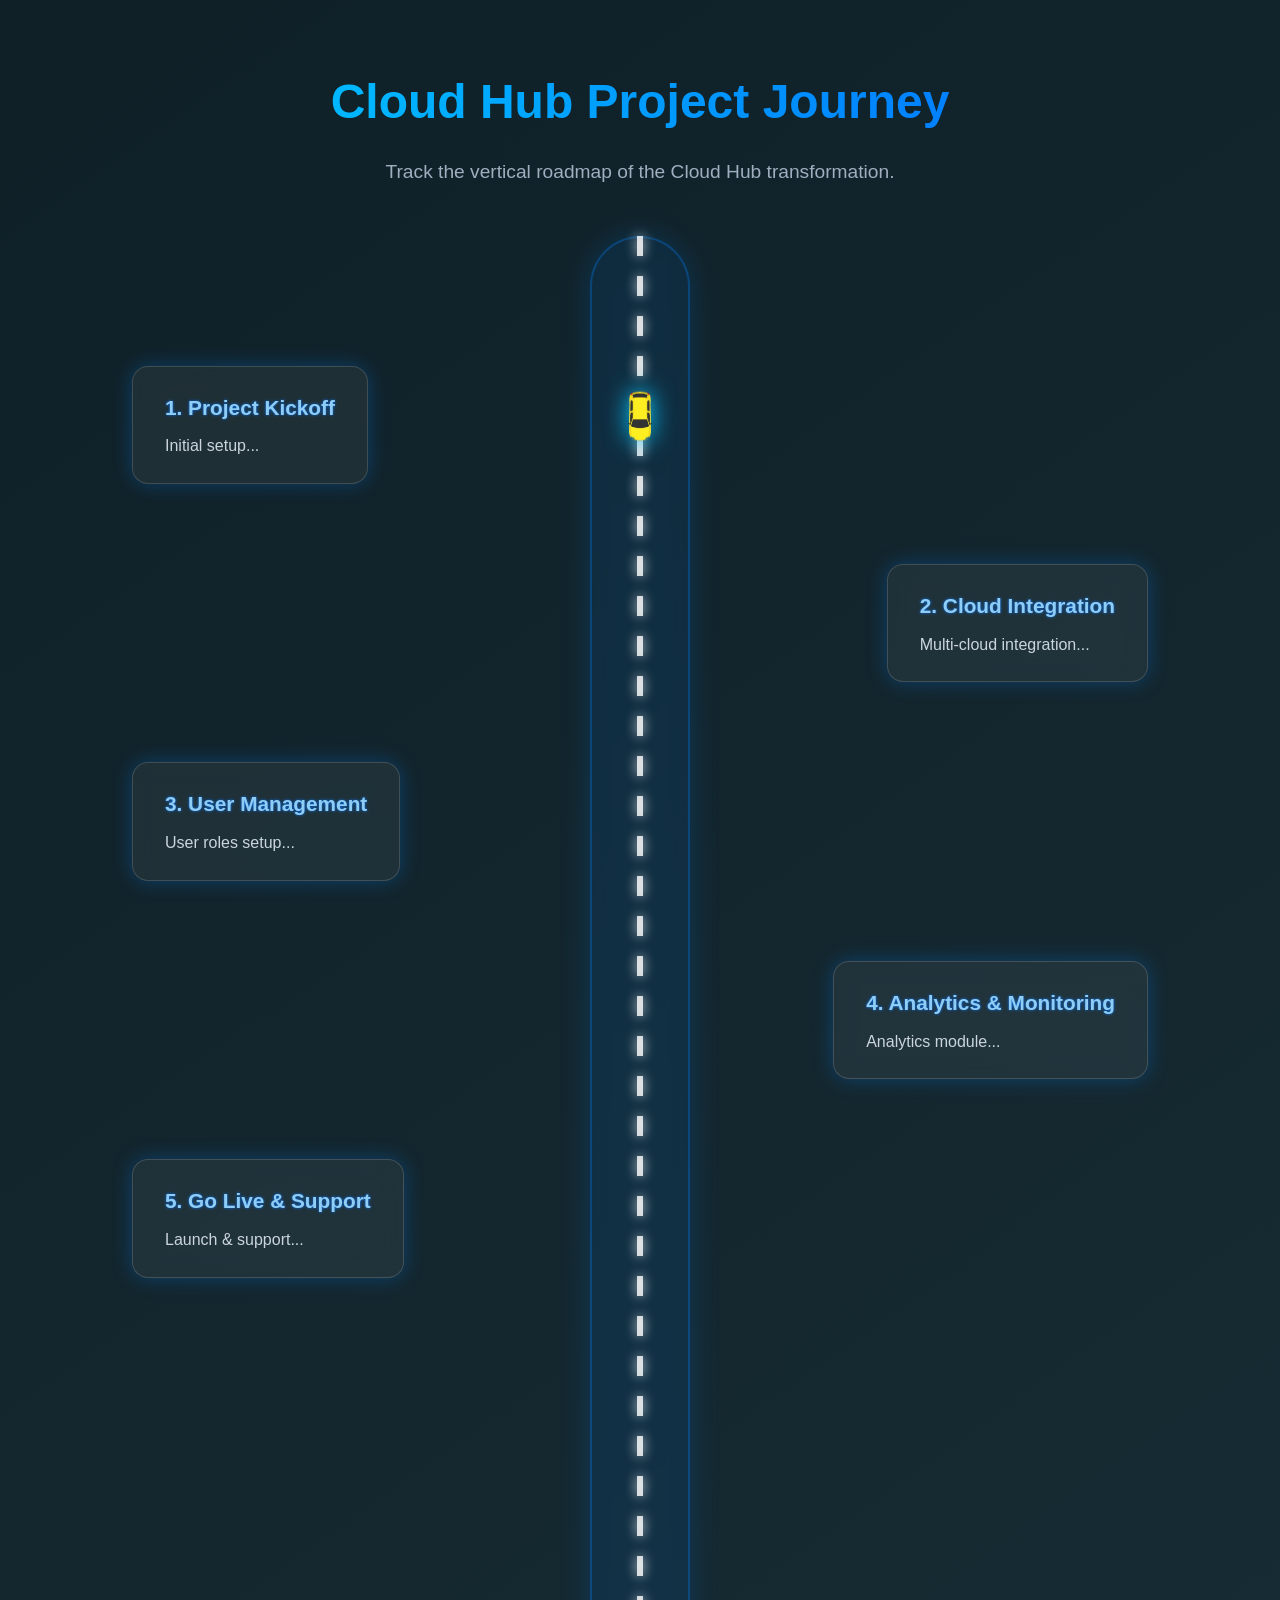
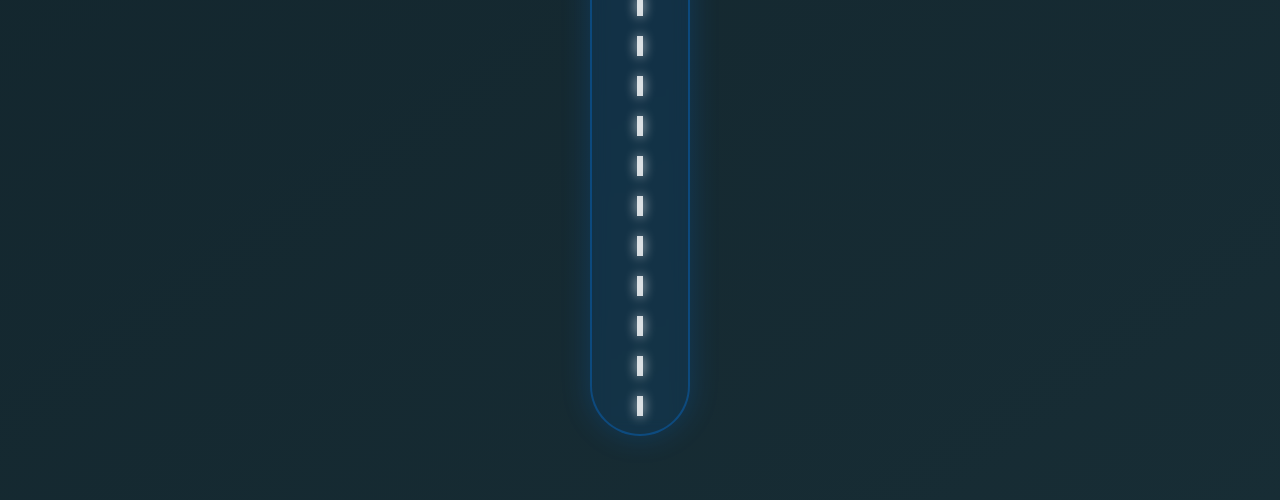
==== Our Journey/index.html @ a5d065b6 "first commit" ====
<!DOCTYPE html>
<html lang="en">
<head>
  <meta charset="UTF-8" />
  <meta name="viewport" content="width=device-width, initial-scale=1.0"/>
  <title>Cloud Hub Vertical Roadmap</title>
  <link rel="stylesheet" href="style.css" />
</head>
<body>
  <div class="container">
    <h1>Cloud Hub Project Journey</h1>
    <p class="subtitle">Track the vertical roadmap of the Cloud Hub transformation.</p>

    <div class="roadmap-vertical">
      <div class="road-line-vertical"></div>
      <div class="road-divider"></div>

      <!-- Car -->
      <div class="car-vertical">
        <img src="assests/car2.png" alt="Top View Car" />
      </div>

      <!-- Milestones -->
      <div class="milestone-vertical left" data-short="Initial setup..." data-full="Initial infrastructure setup and scope definition. Includes core cloud needs, team roles, and deadlines.">
        <div class="content">
          <h3>1. Project Kickoff</h3>
          <p>Initial setup...</p>
        </div>
      </div>

      <div class="milestone-vertical right" data-short="Multi-cloud integration..." data-full="Multi-cloud API integration allows all platforms to work from a unified dashboard.">
        <div class="content">
          <h3>2. Cloud Integration</h3>
          <p>Multi-cloud integration...</p>
        </div>
      </div>

      <div class="milestone-vertical left" data-short="User roles setup..." data-full="Implement user roles, authentication systems, and tailored dashboards. Security focused.">
        <div class="content">
          <h3>3. User Management</h3>
          <p>User roles setup...</p>
        </div>
      </div>

      <div class="milestone-vertical right" data-short="Analytics module..." data-full="Add real-time monitoring, usage analytics, and alert systems for performance tracking.">
        <div class="content">
          <h3>4. Analytics & Monitoring</h3>
          <p>Analytics module...</p>
        </div>
      </div>

      <div class="milestone-vertical left" data-short="Launch & support..." data-full="Final QA, deployment setup, documentation and support handover with user feedback loop.">
        <div class="content">
          <h3>5. Go Live & Support</h3>
          <p>Launch & support...</p>
        </div>
      </div>
    </div>
  </div>

  <script>
    const car = document.querySelector('.car-vertical');
    const carImg = car.querySelector("img");
    const milestones = document.querySelectorAll('.milestone-vertical');
    const road = document.querySelector('.roadmap-vertical');
    let currentCarIndex = 0;
  
    // Function to move the car smoothly
    function moveCarTo(index) {
      const milestone = milestones[index];
      const rect = milestone.getBoundingClientRect();
      const roadRect = road.getBoundingClientRect();
      const offset = rect.top - roadRect.top;
      const goingBack = index < currentCarIndex;
  
      // 🔁 Set rotation based on direction
      if (goingBack) {
        car.classList.add("facing-up");
        car.classList.remove("facing-down");
  
        // ⏳ Rotate first, then move
        setTimeout(() => {
          car.style.top = `${offset + 20}px`;
        }, 600);
      } else if (index > currentCarIndex) {
        car.classList.remove("facing-up");
        car.classList.add("facing-down");
  
        // ⏳ Rotate first, then move
        setTimeout(() => {
          car.style.top = `${offset + 20}px`;
        }, 600);
      }
  
      currentCarIndex = index;
    }
  
    // 📦 Milestone expand/collapse and car move
    milestones.forEach((milestone, index) => {
      milestone.addEventListener('click', () => {
        const isExpanded = milestone.classList.contains('expanded');
        const p = milestone.querySelector('p');
  
        // Collapse all
        milestones.forEach(m => {
          m.classList.remove('expanded');
          const para = m.querySelector('p');
          para.textContent = m.getAttribute('data-short');
        });
  
        // Expand selected one
        if (!isExpanded) {
          milestone.classList.add('expanded');
          p.textContent = milestone.getAttribute('data-full');
          moveCarTo(index);
        }
      });
    });
  
    // ✅ Initialize car position (NO transition)
    window.addEventListener('load', () => {
      car.style.transition = 'none'; // disable transition initially
  
      const firstRect = milestones[0].getBoundingClientRect();
      const roadRect = road.getBoundingClientRect();
      const offset = firstRect.top - roadRect.top;
      car.style.top = `${offset + 20}px`;
  
      // ✅ Enable smooth transition AFTER initial placement
      setTimeout(() => {
        car.style.transition = 'top 0.6s ease-in-out';
      }, 100);
    });
  </script>
---- Our Journey/style.css ----
* {
    margin: 0;
    padding: 0;
    box-sizing: border-box;
  }
  
  body {
    font-family: 'Segoe UI', Tahoma, Geneva, Verdana, sans-serif;
    background: linear-gradient(145deg, #0f2027, #203a43, #2c5364);
    background-size: 400% 400%;
    animation: bgShift 20s ease infinite;
    color: #e2e8f0;
    line-height: 1.6;
    scroll-behavior: smooth;
  }
  
  @keyframes bgShift {
    0% { background-position: 0% 50%; }
    50% { background-position: 100% 50%; }
    100% { background-position: 0% 50%; }
  }
  
  .container {
    max-width: 1000px;
    margin: 0 auto;
    padding: 4rem 2rem;
  }
  
  h1 {
    text-align: center;
    font-size: 3rem;
    font-weight: bold;
    margin-bottom: 1rem;
    background: linear-gradient(to right, #00c6ff, #0072ff);
    -webkit-background-clip: text;
    -webkit-text-fill-color: transparent;
  }
  
  .subtitle {
    text-align: center;
    color: #a0aec0;
    font-size: 1.2rem;
    margin-bottom: 3rem;
    max-width: 800px;
    margin-left: auto;
    margin-right: auto;
  }
  
  .roadmap-vertical {
    position: relative;
    width: 100%;
    height: 1800px;
    padding: 50px 0;
  }
  
  .road-line-vertical {
    position: absolute;
    left: 50%;
    top: 0;
    width: 100px;
    height: 100%;
    background: rgba(0, 128, 255, 0.1);
    border: 2px solid rgba(0, 128, 255, 0.3);
    backdrop-filter: blur(8px);
    border-radius: 50px;
    transform: translateX(-50%);
    z-index: 1;
    box-shadow: 0 0 30px rgba(0, 128, 255, 0.2);
  }
  
  .road-divider {
    position: absolute;
    left: 50%;
    top: 0;
    width: 6px;
    height: 100%;
    background: repeating-linear-gradient(
      to bottom,
      rgba(255, 255, 255, 0.8),
      rgba(255, 255, 255, 0.8) 20px,
      transparent 20px,
      transparent 40px
    );
    transform: translateX(-50%);
    z-index: 2;
    filter: drop-shadow(0 0 6px white);
  }
  
  .car-vertical {
    position: absolute;
    left: 50%;
    transform: translateX(-50%);
    width: 60px;
    height: auto;
    z-index: 3;
    transition: top 0.6s ease-in-out;
    filter: drop-shadow(0 0 12px #00c6ff);
  }
  
  .car-vertical img {
    width: 100%;
    height: auto;
    object-fit: contain;
    transform: rotate(270deg);
    transition: transform 0.6s ease-in-out;
  }
  
  .car-vertical.facing-up img {
    transform: rotate(90deg);
  }
  
  .car-vertical.facing-down img {
    transform: rotate(270deg);
  }
  
  .milestone-vertical {
    position: relative;
    width: 100%;
    display: flex;
    margin: 80px 0;
  }
  
  /* ✅ Push milestone box further from road to avoid overlap */
.milestone-vertical.left .content {
    margin-left: -40px;   /* increased from 40px */
    margin-right: auto;
  }
  
  .milestone-vertical.right .content {
    margin-right: -40px;  /* increased from 40px */
    margin-left: auto;
  }
  
  /* ✅ Limit max width and allow flex to shrink when needed */
  .milestone-vertical .content {
    max-width: 300px;
    flex-shrink: 1;
  }
  
  
  .milestone-vertical .content {
    background: rgba(255, 255, 255, 0.06);
    backdrop-filter: blur(10px);
    border-radius: 16px;
    padding: 1.5rem 2rem;
    max-width: 320px;
    box-shadow: 0 0 20px rgba(0, 128, 255, 0.3);
    border: 1px solid rgba(255, 255, 255, 0.15);
    cursor: pointer;
    transition: all 0.4s ease;
    position: relative;
  }
  
  .milestone-vertical .content:hover {
    transform: scale(1.03);
    box-shadow: 0 0 25px rgba(0, 255, 255, 0.4);
  }
  
  .milestone-vertical.expanded .content {
    background: rgba(0, 128, 255, 0.12);
    border: 1px solid rgba(0, 255, 255, 0.4);
    box-shadow: 0 0 30px rgba(0, 255, 255, 0.3);
    max-width: 420px;
    animation: popIn 0.4s ease forwards;
  }
  
  @keyframes popIn {
    from {
      transform: scale(0.98);
      opacity: 0.85;
    }
    to {
      transform: scale(1.03);
      opacity: 1;
    }
  }
  
  .milestone-vertical .content h3 {
    font-size: 1.3rem;
    color: #90cdf4;
    margin-bottom: 0.6rem;
    text-shadow: 0 0 3px #0072ff;
  }
  
  .milestone-vertical .content p {
    font-size: 1rem;
    color: #cbd5e0;
    transition: all 0.3s ease;
  }
  
  /* ✅ Responsive */
  @media (max-width: 768px) {
    .milestone-vertical {
      flex-direction: column;
      align-items: center;
    }
  
    .milestone-vertical.left .content,
    .milestone-vertical.right .content {
      margin: 0 auto;
    }
  
    .road-line-vertical,
    .road-divider {
      left: 10px;
    }
  
    .car-vertical {
      left: 10px;
      transform: none;
    }
  }
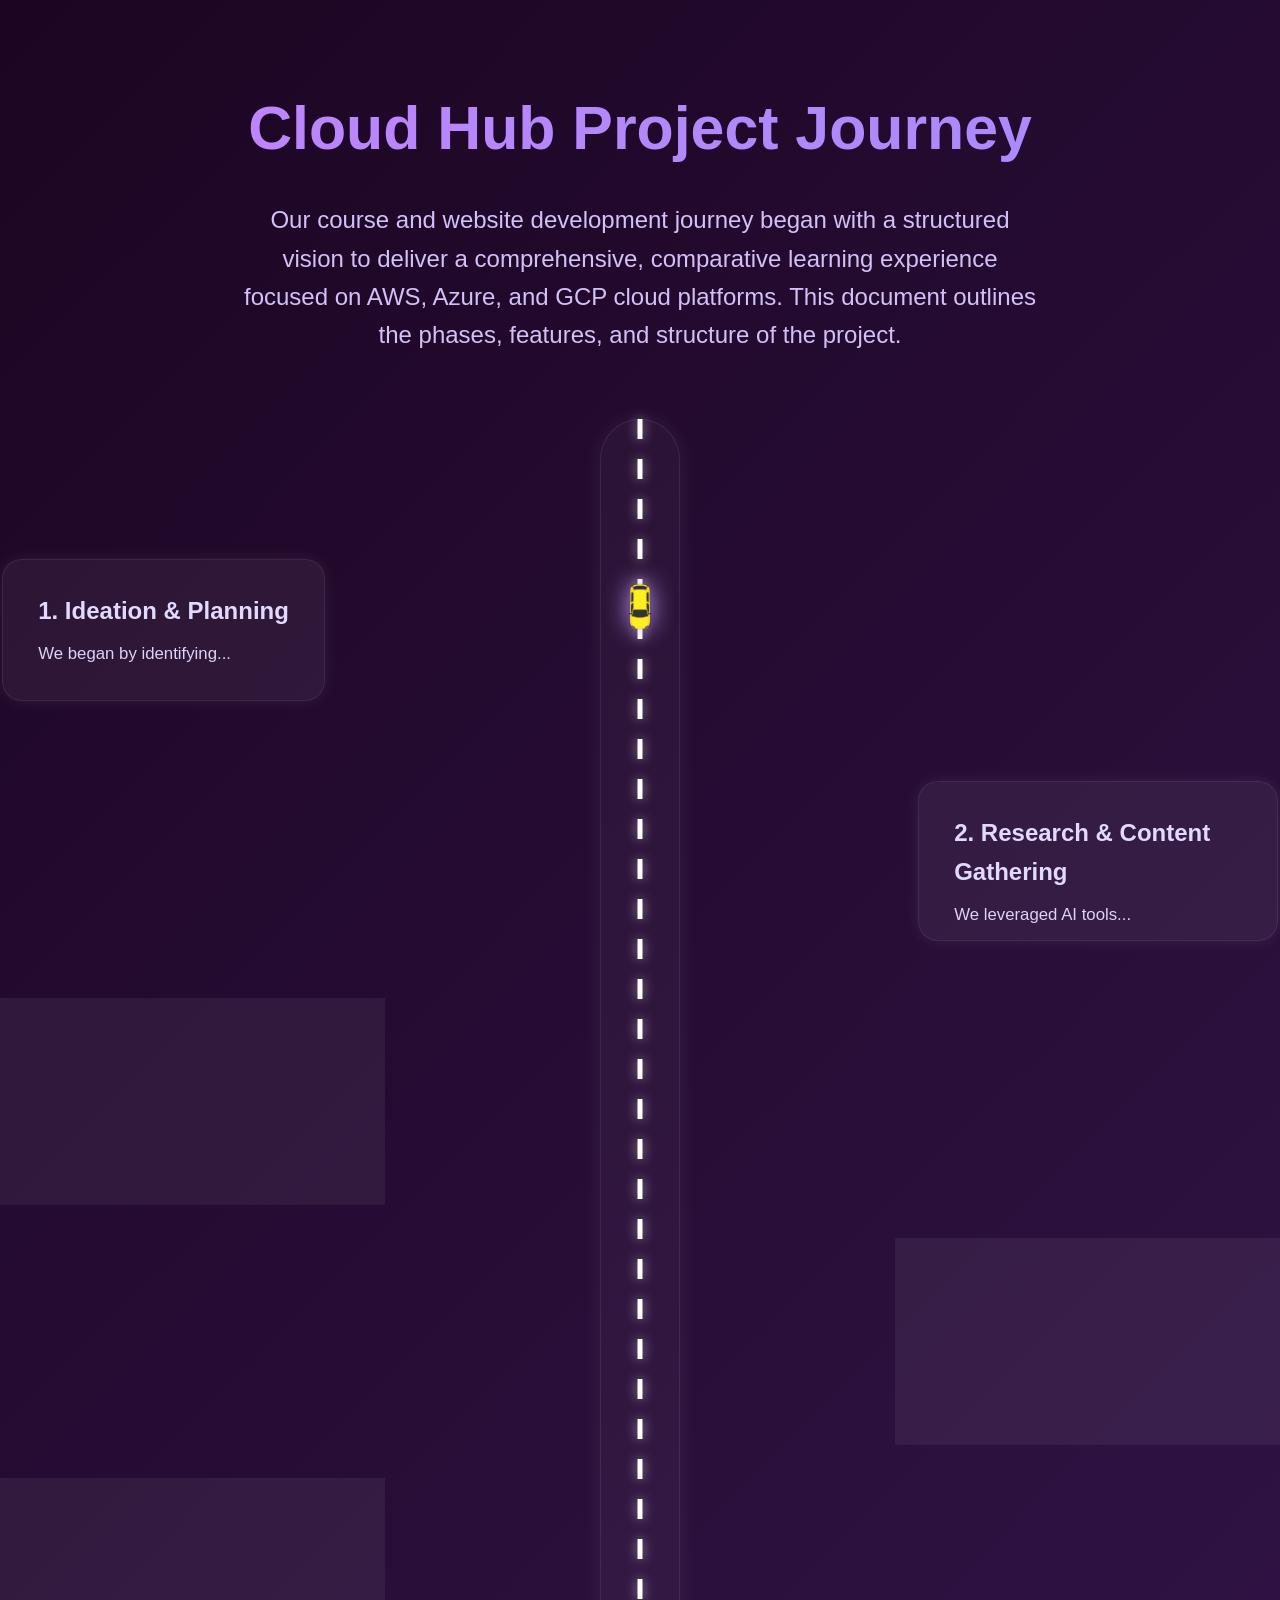
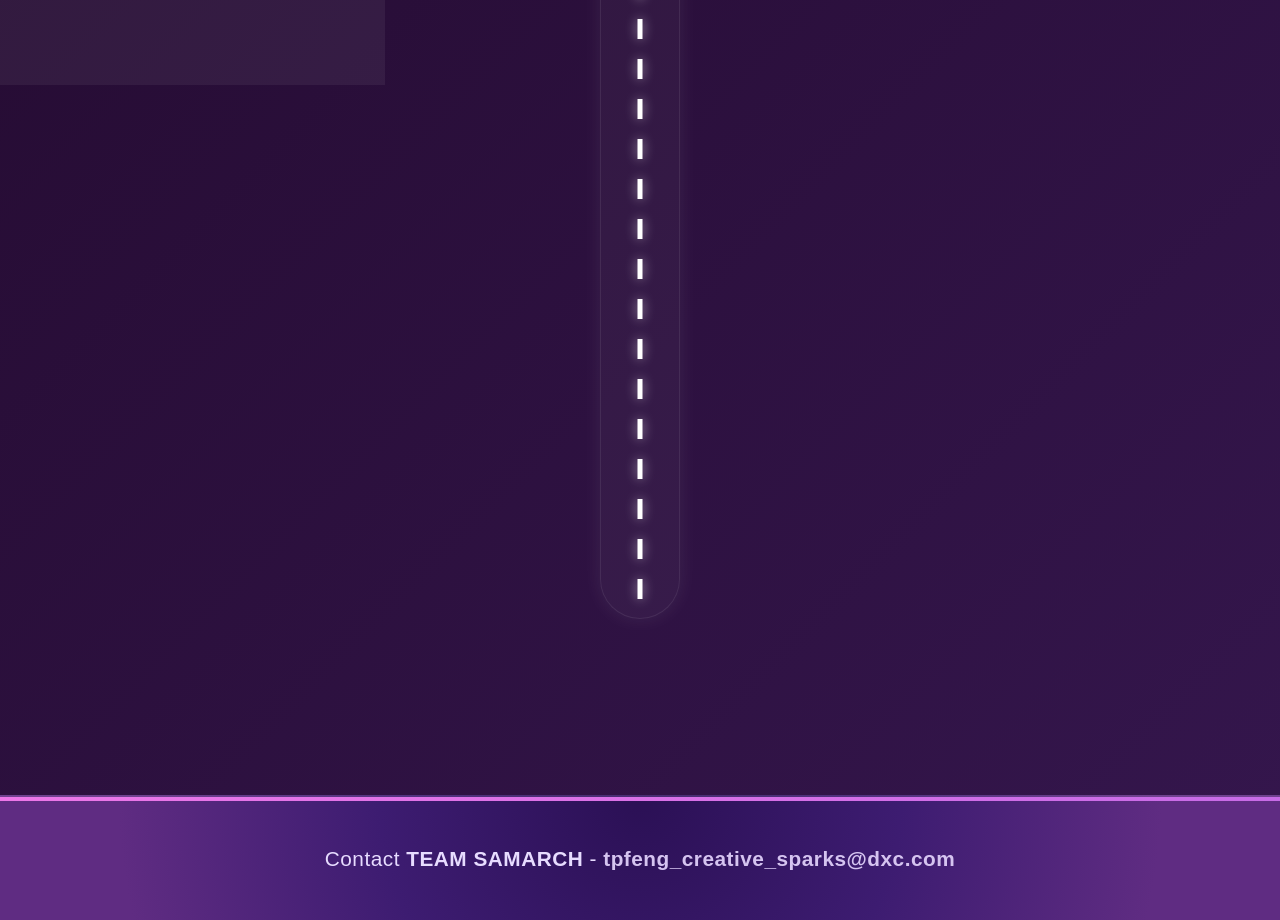
==== commit 473a9f5b: "first commit" ====
--- a/Our Journey/index.html
+++ b/Our Journey/index.html
@@ -9,7 +9,7 @@
 <body>
   <div class="container">
     <h1>Cloud Hub Project Journey</h1>
-    <p class="subtitle">Track the vertical roadmap of the Cloud Hub transformation.</p>
+    <p class="subtitle">Our course and website development journey began with a structured vision to deliver a comprehensive, comparative learning experience focused on AWS, Azure, and GCP cloud platforms. This document outlines the phases, features, and structure of the project.</p>
 
     <div class="roadmap-vertical">
       <div class="road-line-vertical"></div>
@@ -21,116 +21,123 @@
       </div>
 
       <!-- Milestones -->
-      <div class="milestone-vertical left" data-short="Initial setup..." data-full="Initial infrastructure setup and scope definition. Includes core cloud needs, team roles, and deadlines.">
+      <div class="milestone-vertical left" data-short="We began by identifying..." data-full="We began by identifying the need for a clear and comprehensive comparison of the three leading cloud platforms—AWS, Azure, and GCP. The goal was to design a modular course that effectively highlights the unique strengths, differences, and common use cases of each platform. Additionally, we aimed to equip learners with the necessary knowledge to successfully pursue the Fundamentals Certifications for these platforms, incorporating targeted quizzes to reinforce learning and ensure readiness. To ensure structured development and continuous improvement, we followed the Agile methodology, organizing the project into a Product Backlog consisting of three sprints. Each sprint focused on reviewing 10 course modules, encompassing data validation, design alignment, and content development. This sprint-based approach allowed for focused iterations, timely feedback, and incremental delivery of a high-quality learning experience.">
         <div class="content">
-          <h3>1. Project Kickoff</h3>
-          <p>Initial setup...</p>
+          <h3>1. Ideation & Planning</h3>
+          <p>We began by identifying the need for a clear and comprehensive comparison of the three leading cloud platforms—AWS, Azure, and GCP. The goal was to design a modular course that effectively highlights the unique strengths, differences, and common use cases of each platform. Additionally, we aimed to equip learners with the necessary knowledge to successfully pursue the Fundamentals Certifications for these platforms, incorporating targeted quizzes to reinforce learning and ensure readiness. To ensure structured development and continuous improvement, we followed the Agile methodology, organizing the project into a Product Backlog consisting of three sprints. Each sprint focused on reviewing 10 course modules, encompassing data validation, design alignment, and content development. This sprint-based approach allowed for focused iterations, timely feedback, and incremental delivery of a high-quality learning experience. 
+            </p>
         </div>
       </div>
 
-      <div class="milestone-vertical right" data-short="Multi-cloud integration..." data-full="Multi-cloud API integration allows all platforms to work from a unified dashboard.">
+      <div class="milestone-vertical right" data-short="We leveraged AI tools..." data-full="We leveraged AI tools, particularly ChatGPT, to enhance content drafting, streamline structure, and maintain accuracy. Information was curated from credible sources, including official documentation, industry best practices, and user insights. All AI-generated content was reviewed and refined by our team to ensure clarity, relevance, and engagement. The course framework was built around 70+ cloud services grouped into 30 categories across AWS, Azure, and GCP. A consistent 11-point evaluation model enabled comparative analysis. Contextual hyperlinks to definitions, use cases, and success stories enriched the learning experience. Agile reviews ensured technical integrity and learner-centered design throughout.">
         <div class="content">
-          <h3>2. Cloud Integration</h3>
-          <p>Multi-cloud integration...</p>
+          <h3>2. Research & Content Gathering</h3>
+          <p>We leveraged AI tools, particularly ChatGPT, to enhance content drafting, streamline structure, and maintain accuracy. Information was curated from credible sources, including official documentation, industry best practices, and user insights. All AI-generated content was reviewed and refined by our team to ensure clarity, relevance, and engagement. The course framework was built around 70+ cloud services grouped into 30 categories across AWS, Azure, and GCP. A consistent 11-point evaluation model enabled comparative analysis. Contextual hyperlinks to definitions, use cases, and success stories enriched the learning experience. Agile reviews ensured technical integrity and learner-centered design throughout.
+            </p>
         </div>
       </div>
 
-      <div class="milestone-vertical left" data-short="User roles setup..." data-full="Implement user roles, authentication systems, and tailored dashboards. Security focused.">
+      <div class="milestone-vertical left" data-short="The course is hosted on..." data-full="The course is hosted on a responsive website developed using HTML5, CSS3, and JavaScript. It begins with a professional landing page that includes team credits and a 'Start Course' button linking to a high-level overview with visual context. The Table of Contents lists 30 modules, each expandable to submodules. JavaScript powers the navigation across pages. Each module provides topic descriptions, while submodules offer a comparative analysis across AWS, Azure, and GCP. Each page includes a Home button for easy navigation. The visual design follows DXC Industry standards to ensure an enterprise-grade aesthetic. Quizzes are integrated after every 10 modules and a final comprehensive quiz is provided, all developed using Microsoft Power Apps.">
         <div class="content">
-          <h3>3. User Management</h3>
-          <p>User roles setup...</p>
+          <h3>3. Course & Website Development</h3>
+          <p>The course is hosted on a responsive website developed using HTML5, CSS3, and JavaScript. It begins with a professional landing page that includes team credits and a "Start Course" button linking to a high-level overview with visual context. The Table of Contents lists 30 modules, each expandable to submodules. JavaScript powers the navigation across pages. Each module provides topic descriptions, while submodules offer a comparative analysis across AWS, Azure, and GCP. Each page includes a Home button for easy navigation. The visual design follows DXC Industry standards to ensure an enterprise-grade aesthetic. Quizzes are integrated after every 10 modules and a final comprehensive quiz is provided, all developed using Microsoft Power Apps.
+            </p>
         </div>
       </div>
 
-      <div class="milestone-vertical right" data-short="Analytics module..." data-full="Add real-time monitoring, usage analytics, and alert systems for performance tracking.">
+      <div class="milestone-vertical right" data-short="All modules and interactive..." data-full="All modules and interactive elements were integrated into a cohesive web application with smooth transitions and consistent user experience. Version control and collaboration were managed via GitHub, facilitating feature merging and code tracking. Deployment was executed through Netlify, connected to the GitHub repository for continuous deployment. Every push to the main branch triggered automatic builds and updates, ensuring streamlined development and scalability.">
         <div class="content">
-          <h3>4. Analytics & Monitoring</h3>
-          <p>Analytics module...</p>
+          <h3>4. Integration & Deployment</h3>
+          <p>All modules and interactive elements were integrated into a cohesive web application with smooth transitions and consistent user experience. Version control and collaboration were managed via GitHub, facilitating feature merging and code tracking. Deployment was executed through Netlify, connected to the GitHub repository for continuous deployment. Every push to the main branch triggered automatic builds and updates, ensuring streamlined development and scalability.
+            </p>
         </div>
       </div>
 
-      <div class="milestone-vertical left" data-short="Launch & support..." data-full="Final QA, deployment setup, documentation and support handover with user feedback loop.">
+      <div class="milestone-vertical left" data-short="We focused on optimizing..." data-full="We focused on optimizing both performance and user experience by refining the codebase, minimizing load times, and ensuring a responsive design across various devices and screen sizes. We applied best practices in front-end optimization, such as compressing images, reducing unnecessary JavaScript, and leveraging browser caching. To ensure smooth navigation and intuitive interaction, we conducted testing sessions and gathered feedback from Cloud Hub team members as well as potential users. This feedback helped us identify usability issues and performance bottlenecks. Based on these insights, we made iterative enhancements to improve layout structure, link accessibility, and overall responsiveness. We also plan to implement performance monitoring and analytics tools to continuously track user behavior and make data-driven decisions for future updates.">
         <div class="content">
-          <h3>5. Go Live & Support</h3>
-          <p>Launch & support...</p>
+          <h3>5. Feedback & Optimization</h3>
+          <p>We focused on optimizing both performance and user experience by refining the codebase, minimizing load times, and ensuring a responsive design across various devices and screen sizes. We applied best practices in front-end optimization, such as compressing images, reducing unnecessary JavaScript, and leveraging browser caching. To ensure smooth navigation and intuitive interaction, we conducted testing sessions and gathered feedback from Cloud Hub team members as well as potential users. This feedback helped us identify usability issues and performance bottlenecks. Based on these insights, we made iterative enhancements to improve layout structure, link accessibility, and overall responsiveness. We also plan to implement performance monitoring and analytics tools to continuously track user behavior and make data-driven decisions for future updates.</p>
         </div>
       </div>
     </div>
   </div>
 
+<footer class="footer">
+  <p>Contact <strong> TEAM SAMARCH</strong> - <a href="mailto:tpfeng_creative_sparks@dxc.com">tpfeng_creative_sparks@dxc.com</a></p>
+</footer>
+
+
   <script>
-    const car = document.querySelector('.car-vertical');
-    const carImg = car.querySelector("img");
-    const milestones = document.querySelectorAll('.milestone-vertical');
-    const road = document.querySelector('.roadmap-vertical');
-    let currentCarIndex = 0;
-  
-    // Function to move the car smoothly
-    function moveCarTo(index) {
-      const milestone = milestones[index];
-      const rect = milestone.getBoundingClientRect();
-      const roadRect = road.getBoundingClientRect();
-      const offset = rect.top - roadRect.top;
-      const goingBack = index < currentCarIndex;
-  
-      // 🔁 Set rotation based on direction
-      if (goingBack) {
-        car.classList.add("facing-up");
-        car.classList.remove("facing-down");
-  
-        // ⏳ Rotate first, then move
-        setTimeout(() => {
-          car.style.top = `${offset + 20}px`;
-        }, 600);
-      } else if (index > currentCarIndex) {
-        car.classList.remove("facing-up");
-        car.classList.add("facing-down");
-  
-        // ⏳ Rotate first, then move
-        setTimeout(() => {
-          car.style.top = `${offset + 20}px`;
-        }, 600);
-      }
-  
-      currentCarIndex = index;
+const car = document.querySelector('.car-vertical');
+const carImg = car.querySelector("img");
+const milestones = document.querySelectorAll('.milestone-vertical');
+const road = document.querySelector('.roadmap-vertical');
+let currentCarIndex = 0;
+
+// Move car to milestone
+function moveCarTo(index) {
+  const milestone = milestones[index];
+  const rect = milestone.getBoundingClientRect();
+  const roadRect = road.getBoundingClientRect();
+  const offset = rect.top - roadRect.top;
+  const goingBack = index < currentCarIndex;
+
+  if (goingBack) {
+    car.classList.add("facing-up");
+    car.classList.remove("facing-down");
+    setTimeout(() => {
+      car.style.top = `${offset + 20}px`;
+    }, 600);
+  } else if (index > currentCarIndex) {
+    car.classList.remove("facing-up");
+    car.classList.add("facing-down");
+    setTimeout(() => {
+      car.style.top = `${offset + 20}px`;
+    }, 600);
+  }
+
+  currentCarIndex = index;
+}
+
+// Click to expand/collapse milestones
+milestones.forEach((milestone, index) => {
+  milestone.addEventListener('click', () => {
+    const isExpanded = milestone.classList.contains('expanded');
+
+    milestones.forEach(m => {
+      m.classList.remove('expanded');
+      m.querySelector('.content').classList.add('collapsed');
+      const para = m.querySelector('p');
+      para.textContent = m.getAttribute('data-short');
+    });
+
+    if (!isExpanded) {
+      milestone.classList.add('expanded');
+      milestone.querySelector('.content').classList.remove('collapsed');
+      milestone.querySelector('p').textContent = milestone.getAttribute('data-full');
+      moveCarTo(index);
     }
-  
-    // 📦 Milestone expand/collapse and car move
-    milestones.forEach((milestone, index) => {
-      milestone.addEventListener('click', () => {
-        const isExpanded = milestone.classList.contains('expanded');
-        const p = milestone.querySelector('p');
-  
-        // Collapse all
-        milestones.forEach(m => {
-          m.classList.remove('expanded');
-          const para = m.querySelector('p');
-          para.textContent = m.getAttribute('data-short');
-        });
-  
-        // Expand selected one
-        if (!isExpanded) {
-          milestone.classList.add('expanded');
-          p.textContent = milestone.getAttribute('data-full');
-          moveCarTo(index);
-        }
-      });
-    });
-  
-    // ✅ Initialize car position (NO transition)
-    window.addEventListener('load', () => {
-      car.style.transition = 'none'; // disable transition initially
-  
-      const firstRect = milestones[0].getBoundingClientRect();
-      const roadRect = road.getBoundingClientRect();
-      const offset = firstRect.top - roadRect.top;
-      car.style.top = `${offset + 20}px`;
-  
-      // ✅ Enable smooth transition AFTER initial placement
-      setTimeout(() => {
-        car.style.transition = 'top 0.6s ease-in-out';
-      }, 100);
-    });
+  });
+});
+
+// Initialize collapsed state on page load
+window.addEventListener('load', () => {
+  milestones.forEach(m => {
+    m.querySelector('.content').classList.add('collapsed');
+    m.querySelector('p').textContent = m.getAttribute('data-short');
+  });
+
+  car.style.transition = 'none';
+  const firstRect = milestones[0].getBoundingClientRect();
+  const roadRect = road.getBoundingClientRect();
+  const offset = firstRect.top - roadRect.top;
+  car.style.top = `${offset + 20}px`;
+
+  setTimeout(() => {
+    car.style.transition = 'top 0.6s ease-in-out';
+  }, 100);
+});
+
   </script>
   
   
--- a/Our Journey/style.css
+++ b/Our Journey/style.css
@@ -1,213 +1,292 @@
 * {
-    margin: 0;
-    padding: 0;
-    box-sizing: border-box;
-  }
-  
-  body {
-    font-family: 'Segoe UI', Tahoma, Geneva, Verdana, sans-serif;
-    background: linear-gradient(145deg, #0f2027, #203a43, #2c5364);
-    background-size: 400% 400%;
-    animation: bgShift 20s ease infinite;
-    color: #e2e8f0;
-    line-height: 1.6;
-    scroll-behavior: smooth;
-  }
-  
-  @keyframes bgShift {
-    0% { background-position: 0% 50%; }
-    50% { background-position: 100% 50%; }
-    100% { background-position: 0% 50%; }
-  }
-  
-  .container {
-    max-width: 1000px;
-    margin: 0 auto;
-    padding: 4rem 2rem;
-  }
-  
-  h1 {
-    text-align: center;
-    font-size: 3rem;
-    font-weight: bold;
-    margin-bottom: 1rem;
-    background: linear-gradient(to right, #00c6ff, #0072ff);
-    -webkit-background-clip: text;
-    -webkit-text-fill-color: transparent;
-  }
-  
-  .subtitle {
-    text-align: center;
-    color: #a0aec0;
-    font-size: 1.2rem;
-    margin-bottom: 3rem;
-    max-width: 800px;
-    margin-left: auto;
-    margin-right: auto;
-  }
-  
-  .roadmap-vertical {
-    position: relative;
-    width: 100%;
-    height: 1800px;
-    padding: 50px 0;
-  }
-  
-  .road-line-vertical {
-    position: absolute;
-    left: 50%;
-    top: 0;
-    width: 100px;
-    height: 100%;
-    background: rgba(0, 128, 255, 0.1);
-    border: 2px solid rgba(0, 128, 255, 0.3);
-    backdrop-filter: blur(8px);
-    border-radius: 50px;
-    transform: translateX(-50%);
-    z-index: 1;
-    box-shadow: 0 0 30px rgba(0, 128, 255, 0.2);
-  }
-  
-  .road-divider {
-    position: absolute;
-    left: 50%;
-    top: 0;
-    width: 6px;
-    height: 100%;
-    background: repeating-linear-gradient(
-      to bottom,
-      rgba(255, 255, 255, 0.8),
-      rgba(255, 255, 255, 0.8) 20px,
-      transparent 20px,
-      transparent 40px
-    );
-    transform: translateX(-50%);
-    z-index: 2;
-    filter: drop-shadow(0 0 6px white);
-  }
-  
-  .car-vertical {
-    position: absolute;
-    left: 50%;
-    transform: translateX(-50%);
-    width: 60px;
-    height: auto;
-    z-index: 3;
-    transition: top 0.6s ease-in-out;
-    filter: drop-shadow(0 0 12px #00c6ff);
-  }
-  
-  .car-vertical img {
-    width: 100%;
-    height: auto;
-    object-fit: contain;
-    transform: rotate(270deg);
-    transition: transform 0.6s ease-in-out;
-  }
-  
-  .car-vertical.facing-up img {
-    transform: rotate(90deg);
-  }
-  
-  .car-vertical.facing-down img {
-    transform: rotate(270deg);
-  }
-  
-  .milestone-vertical {
-    position: relative;
-    width: 100%;
-    display: flex;
-    margin: 80px 0;
-  }
-  
-  /* ✅ Push milestone box further from road to avoid overlap */
+  margin: 0;
+  padding: 0;
+  box-sizing: border-box;
+}
+
+body {
+  font-family: 'Segoe UI', Tahoma, Geneva, Verdana, sans-serif;
+  background: linear-gradient(135deg, #1c0522, #3d1c5c, #5c2a9d, #2e004f);
+  background-size: 400% 400%;
+  animation: gradientBG 20s ease infinite;
+  color: #e8e6f8;
+  line-height: 1.6;
+  scroll-behavior: smooth;
+  overflow-x: hidden;
+  min-height: 100vh;
+}
+
+@keyframes gradientBG {
+  0% { background-position: 0% 50%; }
+  50% { background-position: 100% 50%; }
+  100% { background-position: 0% 50%; }
+}
+
+.container {
+  max-width: 1200px;
+  margin: 0 auto;
+  padding: 5rem 2rem;
+  animation: fadeIn 1.2s ease-out forwards;
+}
+
+@keyframes fadeIn {
+  0% {
+    opacity: 0;
+    transform: translateY(30px);
+  }
+  100% {
+    opacity: 1;
+    transform: translateY(0);
+  }
+}
+
+h1 {
+  text-align: center;
+  font-size: 3.8rem;
+  font-weight: 900;
+  margin-bottom: 1.5rem;
+  background: linear-gradient(to right, #c084fc, #a78bfa, #7c3aed);
+  background-size: 200% auto;
+  background-clip: text;
+  -webkit-background-clip: text;
+  -webkit-text-fill-color: transparent;
+  animation: shine 6s linear infinite;
+}
+
+@keyframes shine {
+  0% {
+    background-position: 0% center;
+  }
+  100% {
+    background-position: 200% center;
+  }
+}
+
+.subtitle {
+  text-align: center;
+  color: #d2c1f7;
+  font-size: 1.5rem;
+  margin-bottom: 4rem;
+  max-width: 800px;
+  margin-left: auto;
+  margin-right: auto;
+  animation: fadeIn 1.5s ease-out forwards;
+}
+
+.roadmap-vertical {
+  position: relative;
+  width: 100%;
+  min-height: 1800px;
+  padding: 60px 0;
+}
+
+.road-line-vertical {
+  position: absolute;
+  left: 50%;
+  top: 0;
+  width: 80px;
+  height: 100%;
+  background: rgba(255, 255, 255, 0.04);
+  border: 1px solid rgba(255, 255, 255, 0.08);
+  backdrop-filter: blur(6px);
+  border-radius: 40px;
+  transform: translateX(-50%);
+  z-index: 1;
+  box-shadow: 0 0 20px rgba(255, 255, 255, 0.08);
+}
+
+.road-divider {
+  position: absolute;
+  left: 50%;
+  top: 0;
+  width: 5px;
+  height: 100%;
+  background: repeating-linear-gradient(
+    to bottom,
+    #ffffff 0,
+    #ffffff 20px,
+    transparent 20px,
+    transparent 40px
+  );
+  transform: translateX(-50%);
+  z-index: 2;
+  filter: drop-shadow(0 0 6px #ffffff90);
+}
+
+.car-vertical {
+  position: absolute;
+  left: 50%;
+  transform: translateX(-50%);
+  width: 55px;
+  height: auto;
+  z-index: 3;
+  transition: top 0.6s ease-in-out;
+  filter: drop-shadow(0 0 12px #c5a3ff);
+}
+
+.car-vertical img {
+  width: 100%;
+  height: auto;
+  object-fit: contain;
+  transform: rotate(270deg);
+  transition: transform 0.6s ease-in-out;
+}
+
+.car-vertical.facing-up img {
+  transform: rotate(90deg);
+}
+
+.car-vertical.facing-down img {
+  transform: rotate(270deg);
+}
+
+.milestone-vertical {
+  position: relative;
+  width: 100%;
+  display: flex;
+  margin: 80px 0;
+  transition: transform 0.3s ease;
+}
+
 .milestone-vertical.left .content {
-    margin-left: -40px;   /* increased from 40px */
-    margin-right: auto;
-  }
-  
-  .milestone-vertical.right .content {
-    margin-right: -40px;  /* increased from 40px */
-    margin-left: auto;
-  }
-  
-  /* ✅ Limit max width and allow flex to shrink when needed */
-  .milestone-vertical .content {
-    max-width: 300px;
-    flex-shrink: 1;
-  }
-  
-  
-  .milestone-vertical .content {
-    background: rgba(255, 255, 255, 0.06);
-    backdrop-filter: blur(10px);
-    border-radius: 16px;
-    padding: 1.5rem 2rem;
-    max-width: 320px;
-    box-shadow: 0 0 20px rgba(0, 128, 255, 0.3);
-    border: 1px solid rgba(255, 255, 255, 0.15);
-    cursor: pointer;
-    transition: all 0.4s ease;
-    position: relative;
-  }
-  
-  .milestone-vertical .content:hover {
+  margin-left: -70px;
+  margin-right: auto;
+}
+
+.milestone-vertical.right .content {
+  margin-right: -70px;
+  margin-left: auto;
+}
+
+.milestone-vertical .content {
+  background: rgba(255, 255, 255, 0.06);
+  backdrop-filter: blur(12px);
+  border-radius: 20px;
+  padding: 2rem 2.2rem;
+  max-width: 360px;
+  box-shadow: 0 0 15px rgba(255, 255, 255, 0.08);
+  border: 1px solid rgba(255, 255, 255, 0.07);
+  cursor: pointer;
+  transition: all 0.4s ease;
+  overflow: hidden;
+}
+
+.milestone-vertical .content:hover {
+  transform: scale(1.05);
+  box-shadow: 0 0 25px rgba(255, 255, 255, 0.12);
+}
+
+.milestone-vertical .content.collapsed {
+  max-height: 160px;
+  overflow: hidden;
+}
+
+.milestone-vertical.expanded .content {
+  background: rgba(255, 255, 255, 0.08);
+  border: 1px solid rgba(255, 255, 255, 0.15);
+  max-width: 420px;
+  max-height: 550px;
+  overflow-y: auto;
+  animation: popIn 0.4s ease forwards;
+}
+
+@keyframes popIn {
+  from {
+    transform: scale(0.98);
+    opacity: 0.85;
+  }
+  to {
     transform: scale(1.03);
-    box-shadow: 0 0 25px rgba(0, 255, 255, 0.4);
-  }
-  
-  .milestone-vertical.expanded .content {
-    background: rgba(0, 128, 255, 0.12);
-    border: 1px solid rgba(0, 255, 255, 0.4);
-    box-shadow: 0 0 30px rgba(0, 255, 255, 0.3);
-    max-width: 420px;
-    animation: popIn 0.4s ease forwards;
-  }
-  
-  @keyframes popIn {
-    from {
-      transform: scale(0.98);
-      opacity: 0.85;
-    }
-    to {
-      transform: scale(1.03);
-      opacity: 1;
-    }
-  }
-  
-  .milestone-vertical .content h3 {
-    font-size: 1.3rem;
-    color: #90cdf4;
-    margin-bottom: 0.6rem;
-    text-shadow: 0 0 3px #0072ff;
-  }
-  
-  .milestone-vertical .content p {
-    font-size: 1rem;
-    color: #cbd5e0;
-    transition: all 0.3s ease;
-  }
-  
-  /* ✅ Responsive */
-  @media (max-width: 768px) {
-    .milestone-vertical {
-      flex-direction: column;
-      align-items: center;
-    }
-  
-    .milestone-vertical.left .content,
-    .milestone-vertical.right .content {
-      margin: 0 auto;
-    }
-  
-    .road-line-vertical,
-    .road-divider {
-      left: 10px;
-    }
-  
-    .car-vertical {
-      left: 10px;
-      transform: none;
-    }
-  }
-  +    opacity: 1;
+  }
+}
+
+.milestone-vertical .content h3 {
+  font-size: 1.5rem;
+  color: #e2d9ff;
+  margin-bottom: 0.7rem;
+}
+
+.milestone-vertical .content p {
+  font-size: 1.05rem;
+  color: #ddd2f7;
+  transition: all 0.3s ease;
+  white-space: pre-wrap;
+}
+
+.milestone-vertical .content::-webkit-scrollbar {
+  width: 8px;
+}
+.milestone-vertical .content::-webkit-scrollbar-thumb {
+  background-color: #a888ff;
+  border-radius: 10px;
+}
+.milestone-vertical .content::-webkit-scrollbar-track {
+  background: transparent;
+}
+
+.footer {
+  width: 100%;
+  padding: 2.8rem 1.5rem;
+  text-align: center;
+  background: radial-gradient(circle at top center, #2b1055, #3d1c71 40%, #5f2c82 80%);
+  color: #e7dcff;
+  font-size: 1.3rem;
+  margin-top: 6rem;
+  border-top: 2px solid rgba(255, 255, 255, 0.1);
+  position: relative;
+  overflow: hidden;
+  z-index: 1;
+}
+
+.footer::before {
+  content: "";
+  position: absolute;
+  top: 0;
+  left: -50%;
+  width: 200%;
+  height: 4px;
+  background: linear-gradient(90deg, #ff7de9, #9b5de5, #6a4c93, #ff7de9);
+  background-size: 400% 400%;
+  animation: moveGlow 8s linear infinite;
+  z-index: 2;
+}
+
+@keyframes moveGlow {
+  0% { background-position: 0% 50%; }
+  50% { background-position: 100% 50%; }
+  100% { background-position: 0% 50%; }
+}
+
+.footer p {
+  margin: 0;
+  position: relative;
+  z-index: 3;
+  font-weight: 500;
+  letter-spacing: 0.5px;
+}
+
+.footer a {
+  color: #d5c4f0;
+  text-decoration: none;
+  font-weight: bold;
+  position: relative;
+  z-index: 3;
+  transition: all 0.3s ease;
+}
+
+.footer a:hover {
+  color: #ffb7ff;
+  text-shadow: 0 0 8px #ffb7ff;
+  transform: scale(1.05);
+}
+
+/* Responsive */
+@media (max-width: 600px) {
+  .footer {
+    font-size: 1.1rem;
+    padding: 2rem 1rem;
+  }
+}
+
+
